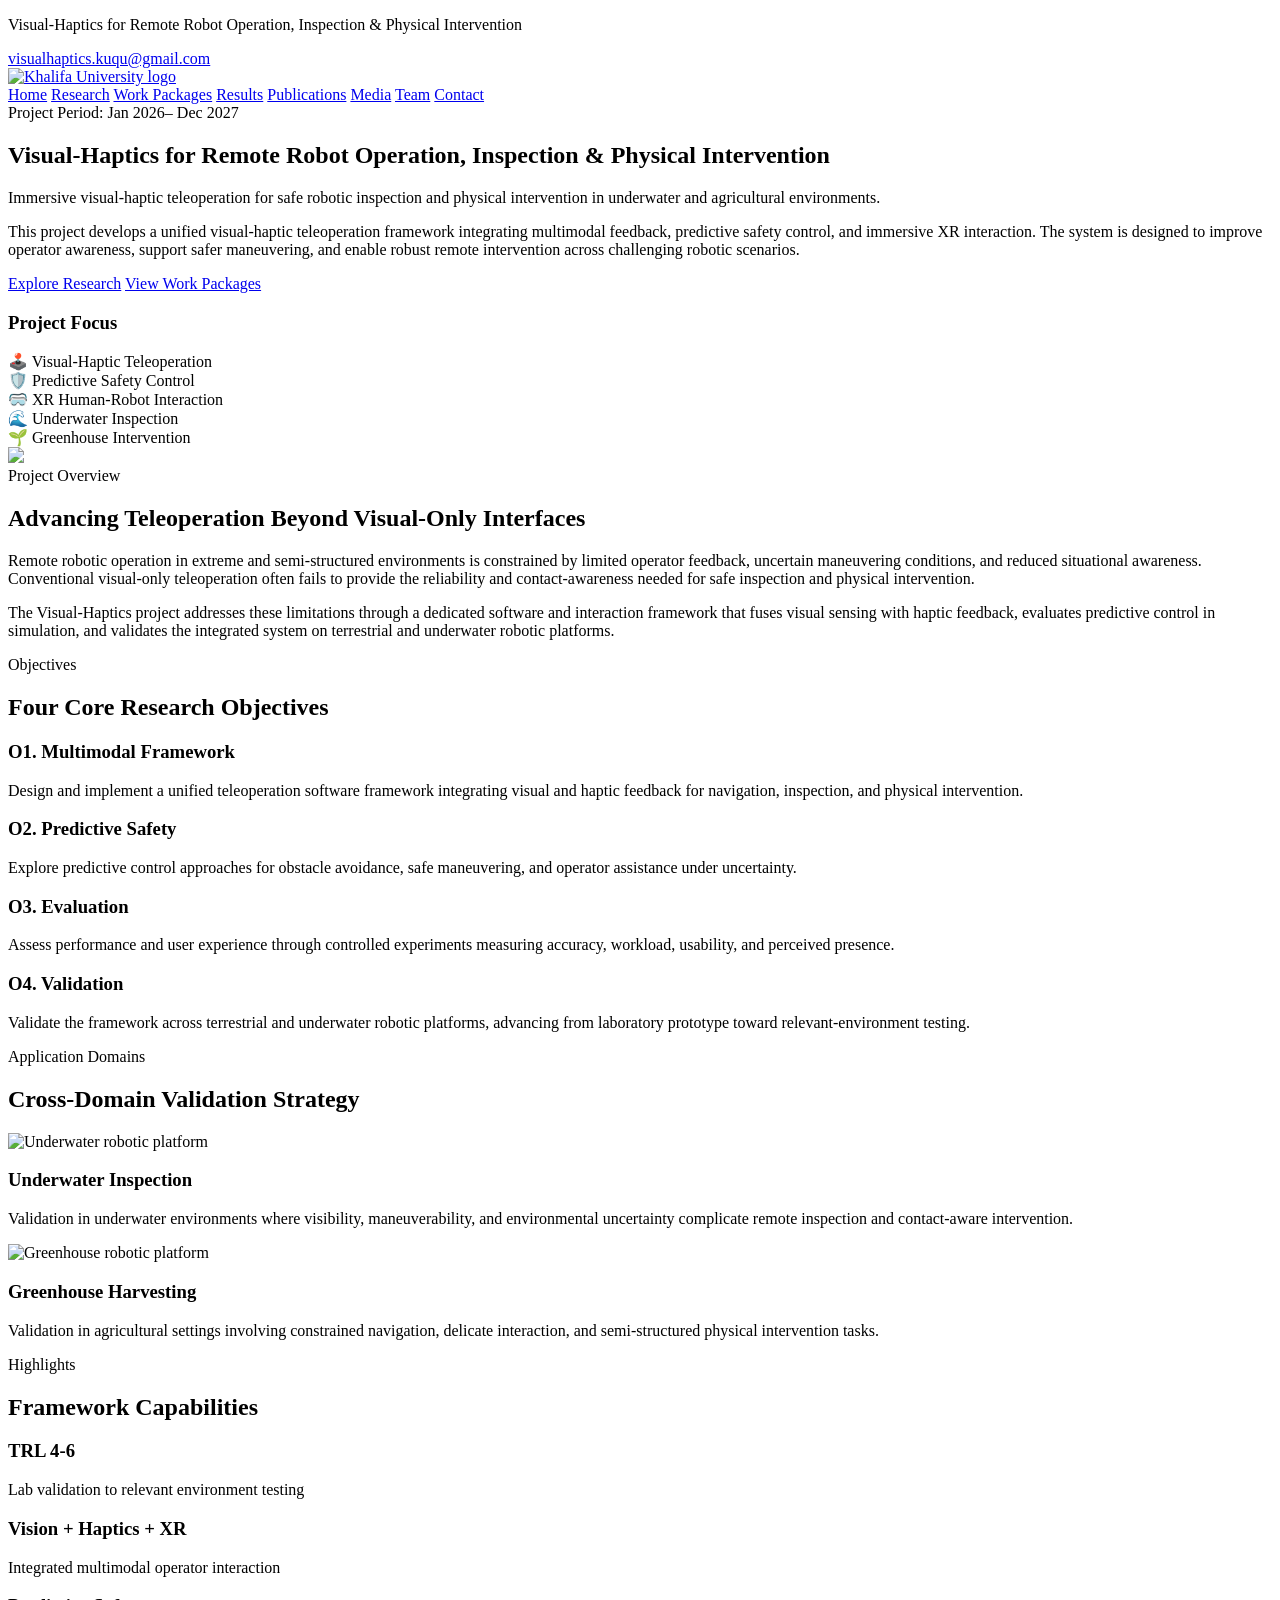
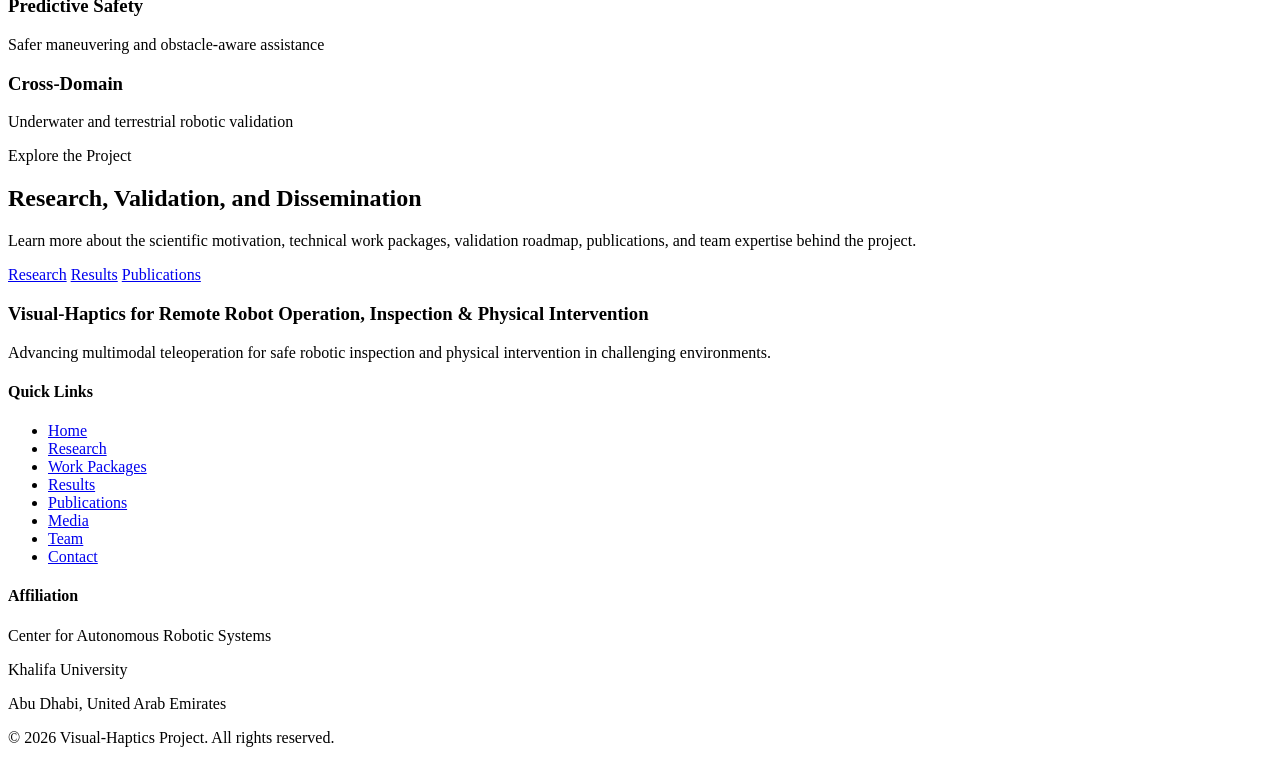
==== index.html @ 7a29e9b4 "Create index.html" ====
<!DOCTYPE html>
<html lang="en">
<head>
  <meta charset="UTF-8" />
  <meta name="viewport" content="width=device-width, initial-scale=1.0" />
  <title>Visual-Haptics | Home</title>
  <meta name="description" content="Visual-Haptics for Remote Robot Operation, Inspection & Physical Intervention" />
  <link rel="preconnect" href="https://fonts.googleapis.com" />
  <link rel="preconnect" href="https://fonts.gstatic.com" crossorigin />
  <link href="https://fonts.googleapis.com/css2?family=Inter:wght@400;500;600;700;800&display=swap" rel="stylesheet" />
  <link rel="stylesheet" href="assets/css/styles.css" />
</head>
<body>
  <div class="topbar">
    <div class="container topbar-inner">
      <p>Visual-Haptics for Remote Robot Operation, Inspection &amp; Physical Intervention</p>
      <a href="mailto:visualhaptics.kuqu@gmail.com">visualhaptics.kuqu@gmail.com</a>
    </div>
  </div>

  <header class="site-header">
    <div class="container header-inner">
      <a href="index.html" class="brand">
        <img src="assets/img/logos/kuqu_logo.png" alt="Khalifa University logo" />
      </a>

      <nav class="site-nav">
        <a href="index.html" class="active">Home</a>
        <a href="research.html">Research</a>
        <a href="work_packages.html">Work Packages</a>
        <a href="results.html">Results</a>
        <a href="publications.html">Publications</a>
        <a href="media.html">Media</a>
        <a href="team.html">Team</a>
        <a href="contact.html">Contact</a>
      </nav>
    </div>
  </header>

  <main>
    <section class="hero hero-home">
      <div class="hero-overlay"></div>
      <div class="container hero-grid">
        <div class="hero-content">
          <div class="hero-badge-group">
            <span class="badge">Project Period: Jan 2026– Dec 2027</span>
          </div>

          <h1>Visual-Haptics for Remote Robot Operation, Inspection &amp; Physical Intervention</h1>

          <p class="hero-subtitle">
            Immersive visual-haptic teleoperation for safe robotic inspection and physical intervention in underwater and agricultural environments.
          </p>

          <p class="hero-text">
            This project develops a unified visual-haptic teleoperation framework integrating multimodal feedback, predictive safety control, and immersive XR interaction. The system is designed to improve operator awareness, support safer maneuvering, and enable robust remote intervention across challenging robotic scenarios.
          </p>

          <div class="button-row">
            <a href="research.html" class="btn btn-primary">Explore Research</a>
            <a href="work_packages.html" class="btn btn-secondary">View Work Packages</a>
          </div>
        </div>

        <div class="hero-panel card glass">
        <h3>Project Focus</h3>

        <div class="focus-list">
            <div class="focus-item">
            <span class="focus-icon">🕹️</span>
            <span>Visual-Haptic Teleoperation</span>
            </div>
            <div class="focus-item">
            <span class="focus-icon">🛡️</span>
            <span>Predictive Safety Control</span>
            </div>
            <div class="focus-item">
            <span class="focus-icon">🥽</span>
            <span>XR Human-Robot Interaction</span>
            </div>
            <div class="focus-item">
            <span class="focus-icon">🌊</span>
            <span>Underwater Inspection</span>
            </div>
            <div class="focus-item">
            <span class="focus-icon">🌱</span>
            <span>Greenhouse Intervention</span>
            </div>
        </div>

        <div class="hero-figure">
            <img src="assets/img/diagrams/project_focus.png" />
        </div>
        </div>
      </div>
    </section>

    <section class="section">
      <div class="container narrow">
        <div class="section-heading">
          <span class="eyebrow">Project Overview</span>
          <h2>Advancing Teleoperation Beyond Visual-Only Interfaces</h2>
        </div>
        <p>
          Remote robotic operation in extreme and semi-structured environments is constrained by limited operator feedback, uncertain maneuvering conditions, and reduced situational awareness. Conventional visual-only teleoperation often fails to provide the reliability and contact-awareness needed for safe inspection and physical intervention.
        </p>
        <p>
          The Visual-Haptics project addresses these limitations through a dedicated software and interaction framework that fuses visual sensing with haptic feedback, evaluates predictive control in simulation, and validates the integrated system on terrestrial and underwater robotic platforms.
        </p>
      </div>
    </section>

    <section class="section section-alt">
      <div class="container">
        <div class="section-heading">
          <span class="eyebrow">Objectives</span>
          <h2>Four Core Research Objectives</h2>
        </div>

        <div class="grid grid-2">
          <article class="card">
            <h3>O1. Multimodal Framework</h3>
            <p>Design and implement a unified teleoperation software framework integrating visual and haptic feedback for navigation, inspection, and physical intervention.</p>
          </article>

          <article class="card">
            <h3>O2. Predictive Safety</h3>
            <p>Explore predictive control approaches for obstacle avoidance, safe maneuvering, and operator assistance under uncertainty.</p>
          </article>

          <article class="card">
            <h3>O3. Evaluation</h3>
            <p>Assess performance and user experience through controlled experiments measuring accuracy, workload, usability, and perceived presence.</p>
          </article>

          <article class="card">
            <h3>O4. Validation</h3>
            <p>Validate the framework across terrestrial and underwater robotic platforms, advancing from laboratory prototype toward relevant-environment testing.</p>
          </article>
        </div>
      </div>
    </section>

    <section class="section">
      <div class="container">
        <div class="section-heading">
          <span class="eyebrow">Application Domains</span>
          <h2>Cross-Domain Validation Strategy</h2>
        </div>

        <div class="grid grid-2">
          <article class="card media-card">
            <img src="assets/img/platforms/underwater_platform.png" alt="Underwater robotic platform" />
            <div class="card-body">
              <h3>Underwater Inspection</h3>
              <p>
                Validation in underwater environments where visibility, maneuverability, and environmental uncertainty complicate remote inspection and contact-aware intervention.
              </p>
            </div>
          </article>

          <article class="card media-card">
            <img src="assets/img/platforms/greenhouse_platform.png" alt="Greenhouse robotic platform" />
            <div class="card-body">
              <h3>Greenhouse Harvesting</h3>
              <p>
                Validation in agricultural settings involving constrained navigation, delicate interaction, and semi-structured physical intervention tasks.
              </p>
            </div>
          </article>
        </div>
      </div>
    </section>

    <section class="section section-alt">
      <div class="container">
        <div class="section-heading">
          <span class="eyebrow">Highlights</span>
          <h2>Framework Capabilities</h2>
        </div>

        <div class="grid grid-4">
          <div class="stat-card">
            <h3>TRL 4-6</h3>
            <p>Lab validation to relevant environment testing</p>
          </div>
          <div class="stat-card">
            <h3>Vision + Haptics + XR</h3>
            <p>Integrated multimodal operator interaction</p>
          </div>
          <div class="stat-card">
            <h3>Predictive Safety</h3>
            <p>Safer maneuvering and obstacle-aware assistance</p>
          </div>
          <div class="stat-card">
            <h3>Cross-Domain</h3>
            <p>Underwater and terrestrial robotic validation</p>
          </div>
        </div>
      </div>
    </section>

    <section class="section cta-section">
      <div class="container narrow">
        <div class="section-heading center">
          <span class="eyebrow">Explore the Project</span>
          <h2>Research, Validation, and Dissemination</h2>
        </div>
        <p class="center-text">
          Learn more about the scientific motivation, technical work packages, validation roadmap, publications, and team expertise behind the project.
        </p>
        <div class="button-row center-row">
          <a href="research.html" class="btn btn-primary">Research</a>
          <a href="results.html" class="btn btn-secondary">Results</a>
          <a href="publications.html" class="btn btn-secondary">Publications</a>
        </div>
      </div>
    </section>
  </main>

  <footer class="site-footer">
    <div class="container footer-grid">
      <div>
        <h3>Visual-Haptics for Remote Robot Operation, Inspection & Physical Intervention</h3>
        <p>
          Advancing multimodal teleoperation for safe robotic inspection and physical intervention in challenging environments.
        </p>
      </div>

      <div>
        <h4>Quick Links</h4>
        <ul class="footer-links">
          <li><a href="index.html">Home</a></li>
          <li><a href="research.html">Research</a></li>
          <li><a href="work_packages.html">Work Packages</a></li>
          <li><a href="results.html">Results</a></li>
          <li><a href="publications.html">Publications</a></li>
          <li><a href="media.html">Media</a></li>
          <li><a href="team.html">Team</a></li>
          <li><a href="contact.html">Contact</a></li>
        </ul>
      </div>

      <div>
        <h4>Affiliation</h4>
        <p>Center for Autonomous Robotic Systems</p>
        <p>Khalifa University</p>
        <p>Abu Dhabi, United Arab Emirates</p>
      </div>
    </div>

    <div class="container footer-bottom">
      <p>© 2026 Visual-Haptics Project. All rights reserved.</p>
    </div>
  </footer>

  <script src="assets/js/main.js"></script>
</body>
</html>
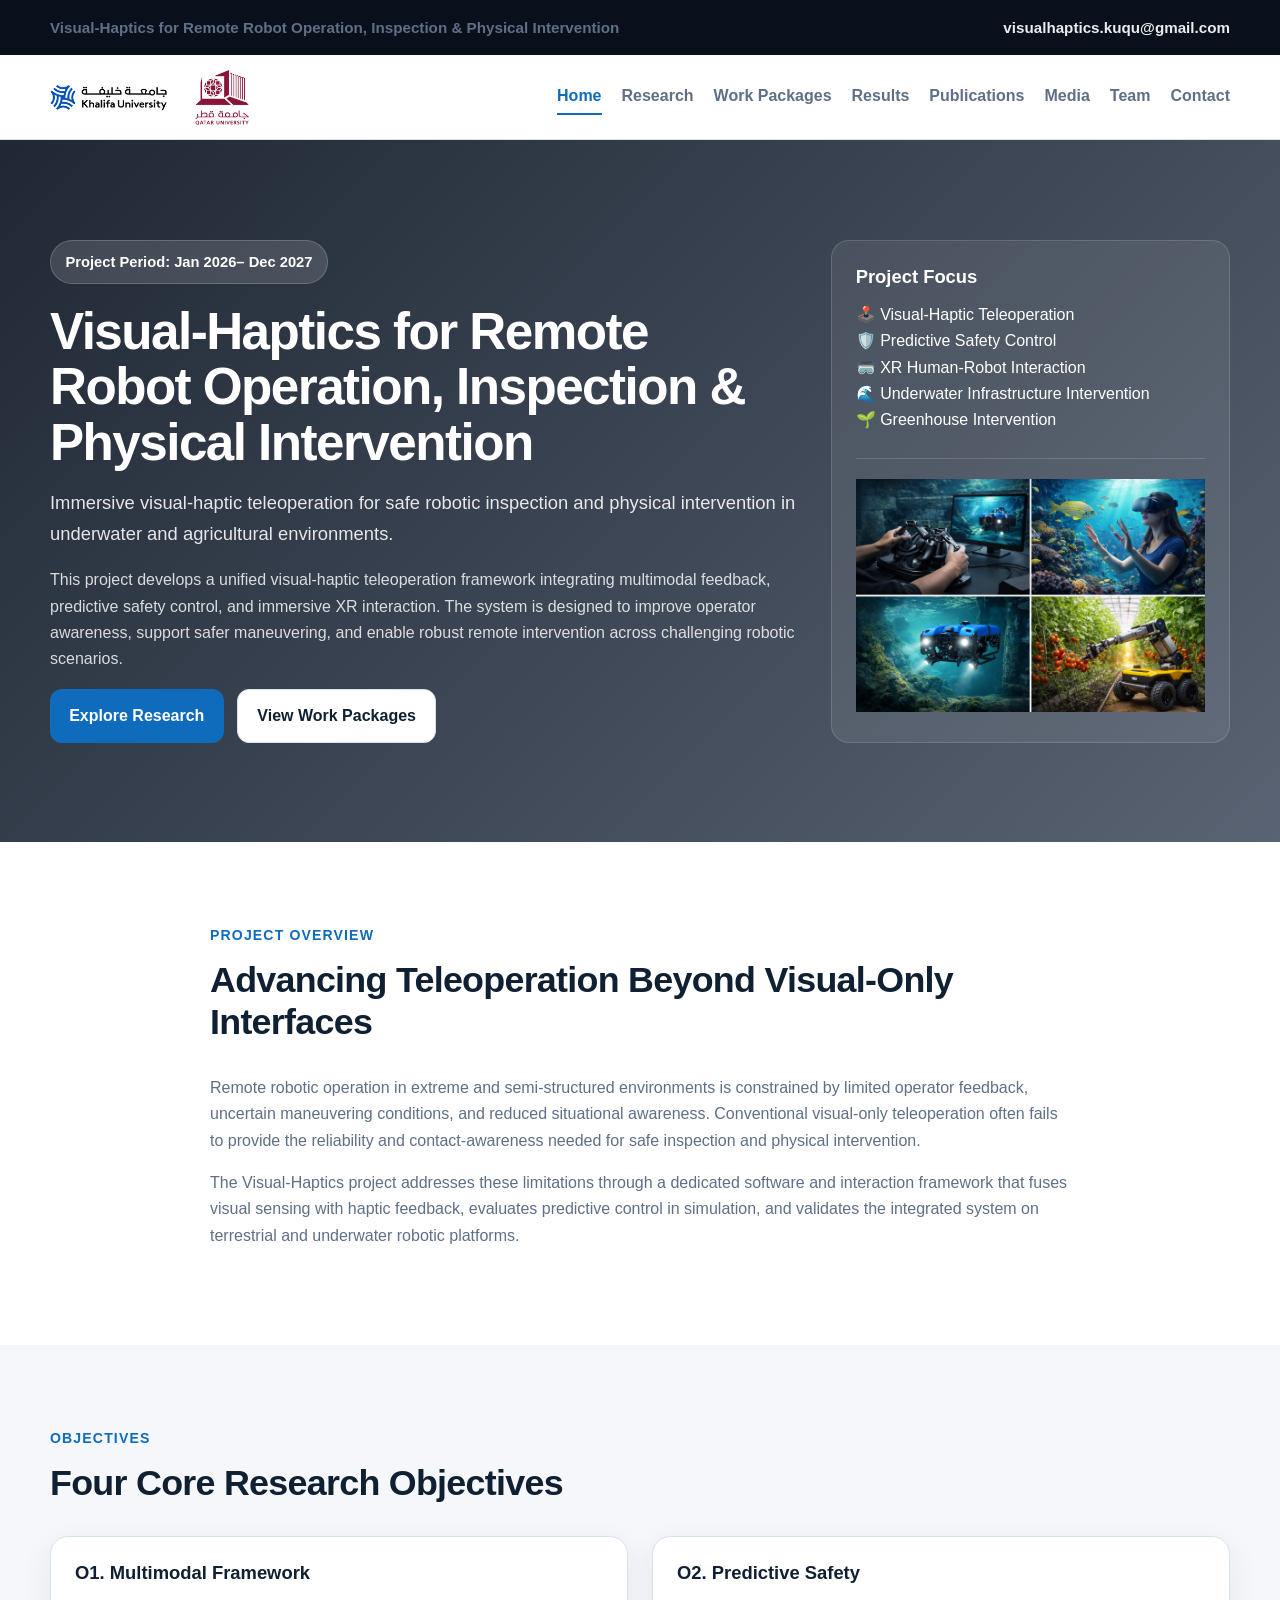
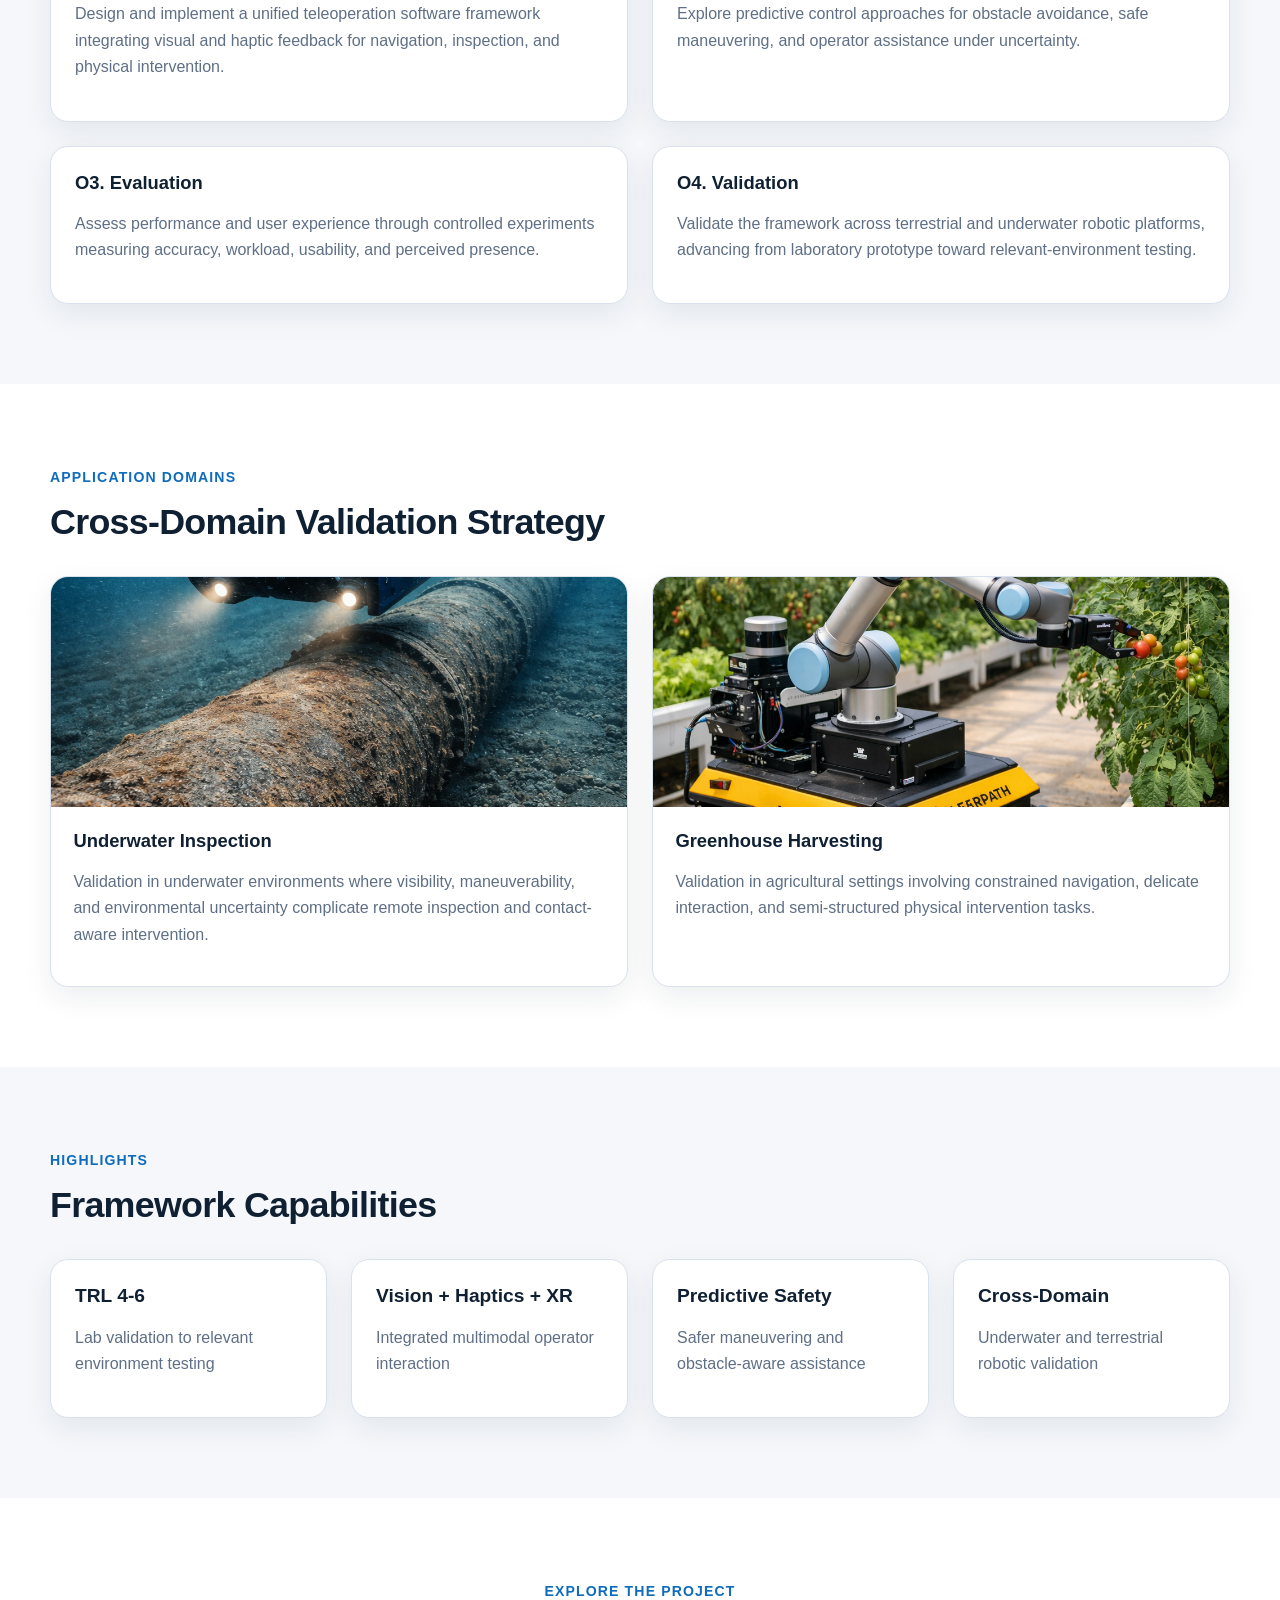
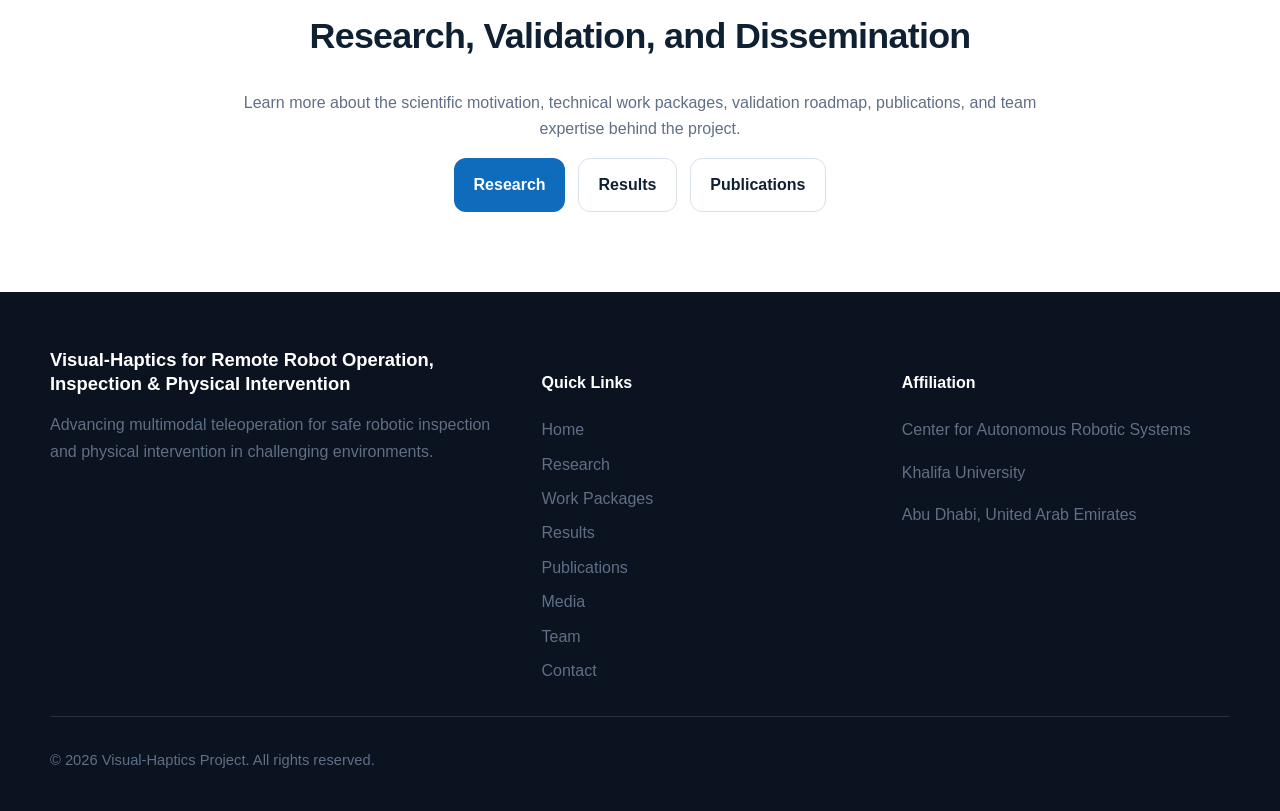
==== commit c3b668b1: "Update index.html" ====
--- a/index.html
+++ b/index.html
@@ -80,7 +80,7 @@
             </div>
             <div class="focus-item">
             <span class="focus-icon">🌊</span>
-            <span>Underwater Inspection</span>
+            <span>Underwater Infrastructure Intervention</span>
             </div>
             <div class="focus-item">
             <span class="focus-icon">🌱</span>
--- a/assets/css/styles.css
+++ b/assets/css/styles.css
@@ -0,0 +1,430 @@
+:root {
+  --bg: #0b1220;
+  --bg-soft: #101a2d;
+  --surface: #ffffff;
+  --surface-soft: #f5f7fb;
+  --text: #102033;
+  --text-light: #5f6f85;
+  --white: #ffffff;
+  --line: #d9e1ec;
+  --primary: #0f6cbd;
+  --primary-dark: #0a4e8d;
+  --accent: #1aa7a1;
+  --shadow: 0 10px 30px rgba(16, 32, 51, 0.08);
+  --radius: 18px;
+  --container: 1180px;
+}
+
+* {
+  box-sizing: border-box;
+}
+
+html {
+  scroll-behavior: smooth;
+}
+
+body {
+  margin: 0;
+  font-family: "Inter", sans-serif;
+  color: var(--text);
+  background: var(--surface);
+  line-height: 1.65;
+}
+
+img {
+  max-width: 100%;
+  display: block;
+}
+
+a {
+  color: inherit;
+  text-decoration: none;
+}
+
+.container {
+  width: min(var(--container), calc(100% - 2rem));
+  margin: 0 auto;
+}
+
+.narrow {
+  width: min(860px, 100%);
+}
+
+.topbar {
+  background: #09101c;
+  color: rgba(255, 255, 255, 0.92);
+  font-size: 0.95rem;
+  font-weight: 700;
+}
+
+.topbar-inner {
+  min-height: 48px;
+  display: flex;
+  align-items: center;
+  justify-content: space-between;
+  gap: 1rem;
+}
+
+.site-header {
+  position: sticky;
+  top: 0;
+  z-index: 20;
+  background: rgba(255, 255, 255, 0.96);
+  border-bottom: 1px solid var(--line);
+  backdrop-filter: blur(10px);
+}
+
+.header-inner {
+  min-height: 84px;
+  display: flex;
+  align-items: center;
+  justify-content: space-between;
+  gap: 1.5rem;
+}
+
+.brand {
+  display: flex;
+  align-items: center;
+  gap: 1rem;
+}
+
+.brand img {
+  width: 200px;
+  height: auto;
+  object-fit: contain;
+}
+
+.site-nav {
+  display: flex;
+  gap: 1.25rem;
+  flex-wrap: wrap;
+}
+
+.site-nav a {
+  font-weight: 600;
+  color: var(--text-light);
+  padding: 0.2rem 0;
+  border-bottom: 2px solid transparent;
+}
+
+.site-nav a:hover,
+.site-nav a.active {
+  color: var(--primary);
+  border-color: var(--primary);
+}
+
+.hero {
+  position: relative;
+  background:
+    linear-gradient(135deg, rgba(7, 16, 30, 0.9), rgba(10, 25, 48, 0.68)),
+    url("../img/hero/hero-bg.jpg") center/cover no-repeat;
+  color: var(--white);
+  overflow: hidden;
+}
+
+.hero-home {
+  min-height: 78vh;
+  display: flex;
+  align-items: center;
+}
+
+.hero-figure {
+  margin-top: 1.5rem;
+  padding-top: 1.25rem;
+  border-top: 1px solid rgba(255, 255, 255, 0.14);
+}
+
+.hero-grid {
+  position: relative;
+  z-index: 1;
+  display: grid;
+  grid-template-columns: 1.5fr 0.8fr;
+  gap: 2rem;
+  padding: 5rem 0;
+}
+
+.hero h1,
+.page-hero h1 {
+  margin: 0 0 1rem;
+  line-height: 1.08;
+  font-size: clamp(2.2rem, 4vw, 4.5rem);
+  font-weight: 800;
+  letter-spacing: -0.03em;
+}
+
+.hero-subtitle {
+  font-size: 1.15rem;
+  color: rgba(255, 255, 255, 0.88);
+  max-width: 800px;
+}
+
+.lead {
+  font-size: 1.15rem;
+  color: var(--text-light);
+  max-width: 800px;
+}
+
+.hero-text {
+  color: rgba(255, 255, 255, 0.82);
+  max-width: 760px;
+}
+
+.hero-badge-group,
+.button-row {
+  display: flex;
+  flex-wrap: wrap;
+  gap: 0.85rem;
+}
+
+.hero-badge-group {
+  margin-bottom: 1.25rem;
+}
+
+.badge {
+  display: inline-flex;
+  padding: 0.55rem 0.9rem;
+  border-radius: 999px;
+  background: rgba(255, 255, 255, 0.14);
+  border: 1px solid rgba(255, 255, 255, 0.18);
+  font-size: 0.92rem;
+  font-weight: 600;
+}
+
+.page-hero {
+  padding: 5rem 0 3rem;
+  background: linear-gradient(180deg, #f7f9fc 0%, #ffffff 100%);
+  border-bottom: 1px solid var(--line);
+}
+
+.section {
+  padding: 5rem 0;
+}
+
+.section-alt {
+  background: var(--surface-soft);
+}
+
+.section-heading {
+  margin-bottom: 2rem;
+}
+
+.section-heading.center,
+.center-text,
+.center-row {
+  text-align: center;
+  justify-content: center;
+}
+
+.eyebrow {
+  display: inline-block;
+  margin-bottom: 0.8rem;
+  color: var(--primary);
+  font-size: 0.88rem;
+  font-weight: 700;
+  text-transform: uppercase;
+  letter-spacing: 0.08em;
+}
+
+h2 {
+  margin: 0 0 1rem;
+  font-size: clamp(1.7rem, 2.8vw, 2.8rem);
+  line-height: 1.15;
+  letter-spacing: -0.02em;
+}
+
+h3 {
+  margin-top: 0;
+  margin-bottom: 0.8rem;
+  font-size: 1.15rem;
+  line-height: 1.3;
+}
+
+p,
+li {
+  color: var(--text-light);
+}
+
+.grid {
+  display: grid;
+  gap: 1.5rem;
+}
+
+.grid-2 {
+  grid-template-columns: repeat(2, minmax(0, 1fr));
+}
+
+.grid-3 {
+  grid-template-columns: repeat(3, minmax(0, 1fr));
+}
+
+.grid-4 {
+  grid-template-columns: repeat(4, minmax(0, 1fr));
+}
+
+.card,
+.stat-card {
+  background: var(--surface);
+  border: 1px solid var(--line);
+  border-radius: var(--radius);
+  padding: 1.5rem;
+  box-shadow: var(--shadow);
+}
+
+.glass {
+  background: rgba(255, 255, 255, 0.08);
+  border-color: rgba(255, 255, 255, 0.14);
+  box-shadow: none;
+}
+
+.glass h3,
+.glass li {
+  color: var(--white);
+}
+
+.feature-list {
+  margin: 0;
+  padding-left: 1.2rem;
+}
+
+.btn {
+  display: inline-flex;
+  align-items: center;
+  justify-content: center;
+  min-height: 46px;
+  padding: 0.8rem 1.2rem;
+  border-radius: 12px;
+  font-weight: 700;
+  transition: 0.2s ease;
+}
+
+.btn-primary {
+  background: var(--primary);
+  color: var(--white);
+}
+
+.btn-primary:hover {
+  background: var(--primary-dark);
+}
+
+.btn-secondary {
+  background: var(--white);
+  color: var(--text);
+  border: 1px solid var(--line);
+}
+
+.btn-secondary:hover {
+  border-color: var(--primary);
+  color: var(--primary);
+}
+
+.media-card {
+  padding: 0;
+  overflow: hidden;
+}
+
+.media-card img {
+  width: 100%;
+  height: 230px;
+  object-fit: cover;
+}
+
+.card-body {
+  padding: 1.4rem;
+}
+
+.stat-card h3 {
+  font-size: 1.2rem;
+  color: var(--text);
+}
+
+.wp-card {
+  padding: 2rem;
+}
+
+.wp-tag,
+.pub-type {
+  display: inline-block;
+  margin-bottom: 1rem;
+  padding: 0.4rem 0.75rem;
+  border-radius: 999px;
+  background: #e9f2fb;
+  color: var(--primary);
+  font-size: 0.84rem;
+  font-weight: 700;
+}
+
+.wp-subtitle,
+.pub-meta {
+  color: var(--text-light);
+  font-weight: 600;
+}
+
+.site-footer {
+  background: #0b1220;
+  color: rgba(255, 255, 255, 0.82);
+  padding-top: 3.5rem;
+}
+
+.site-footer h3,
+.site-footer h4 {
+  color: var(--white);
+}
+
+.footer-grid {
+  display: grid;
+  grid-template-columns: 1.4fr 1fr 1fr;
+  gap: 2rem;
+  padding-bottom: 2rem;
+}
+
+.footer-links {
+  list-style: none;
+  padding: 0;
+  margin: 0;
+}
+
+.footer-links li + li {
+  margin-top: 0.5rem;
+}
+
+.footer-bottom {
+  border-top: 1px solid rgba(255, 255, 255, 0.12);
+  padding: 1rem 0 1.5rem;
+  font-size: 0.92rem;
+}
+
+@media (max-width: 980px) {
+  .hero-grid,
+  .grid-2,
+  .grid-3,
+  .grid-4,
+  .footer-grid {
+    grid-template-columns: 1fr;
+  }
+
+  .header-inner {
+    flex-direction: column;
+    align-items: flex-start;
+    padding: 1rem 0;
+  }
+
+  .site-nav {
+    width: 100%;
+  }
+}
+
+@media (max-width: 640px) {
+  .topbar-inner {
+    flex-direction: column;
+    align-items: flex-start;
+    padding: 0.75rem 0;
+  }
+
+  .hero-home {
+    min-height: auto;
+  }
+
+  .hero-grid {
+    padding: 4rem 0;
+  }
+}
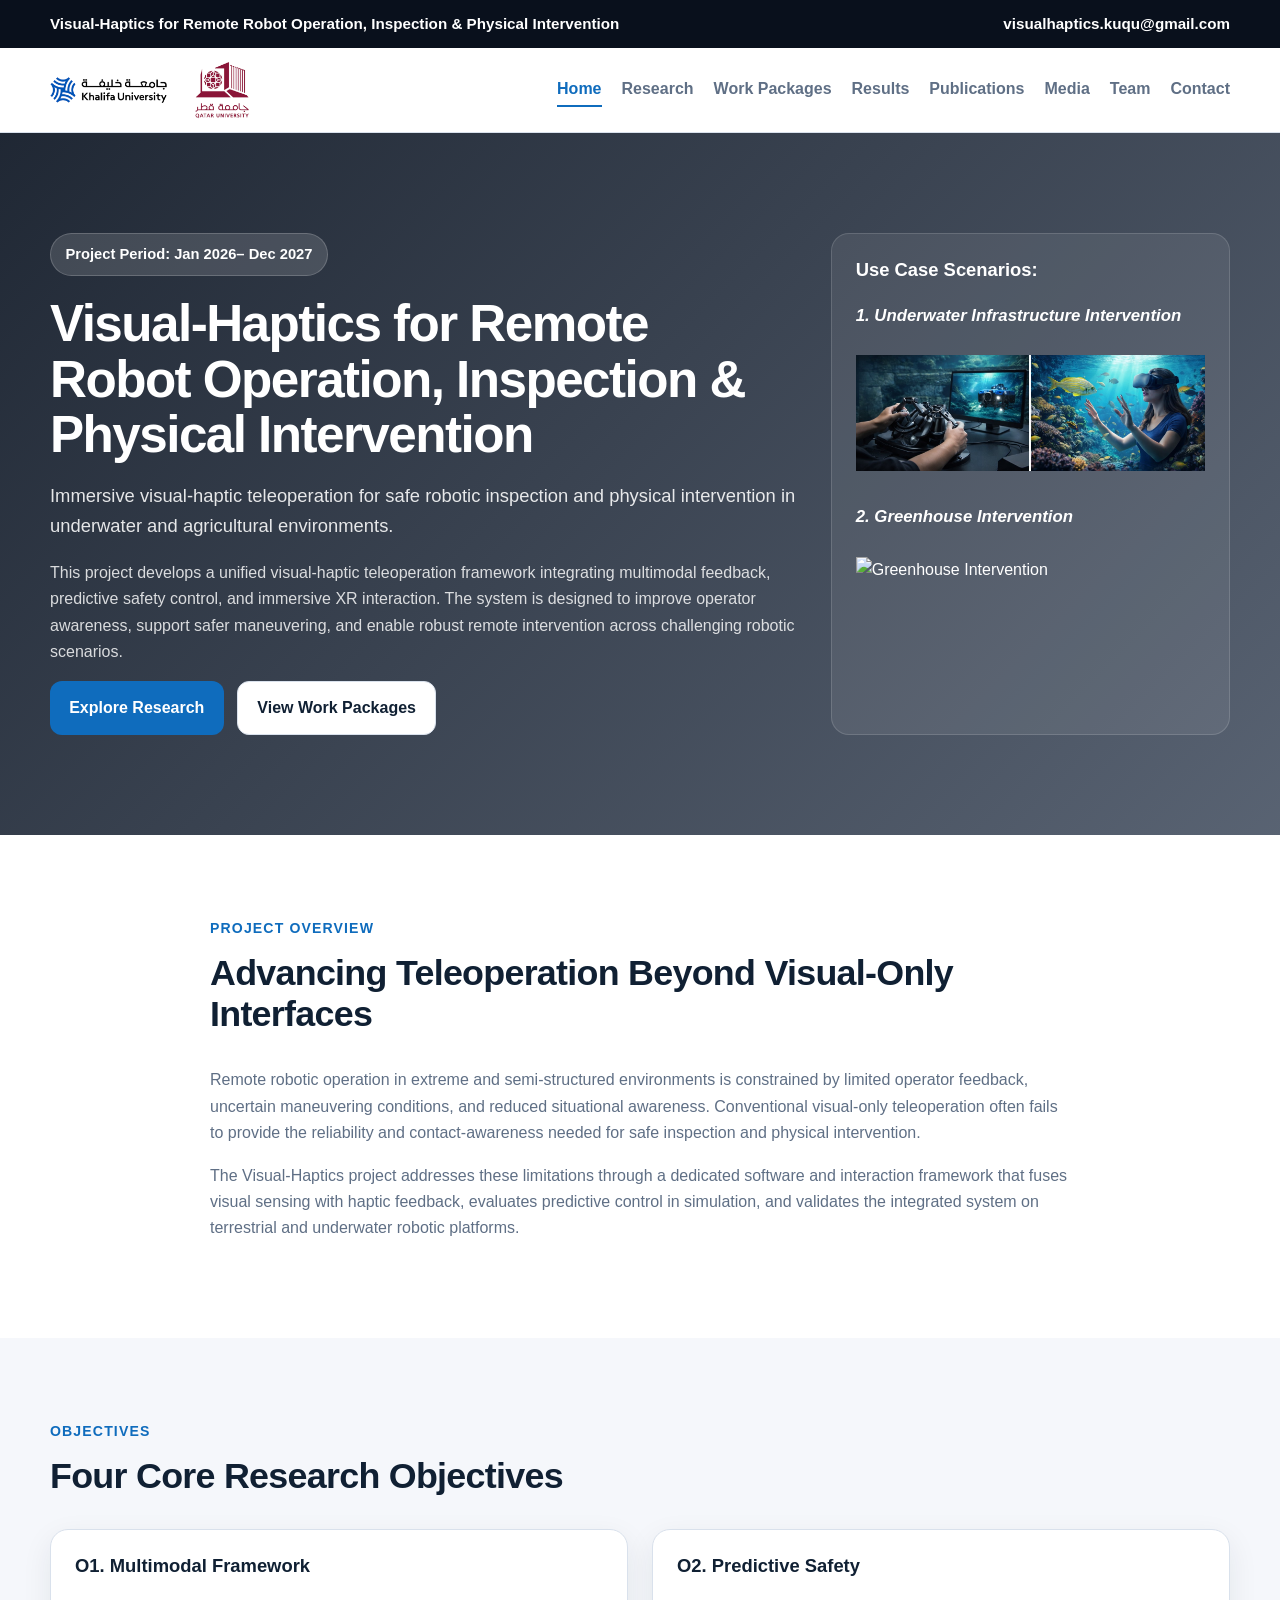
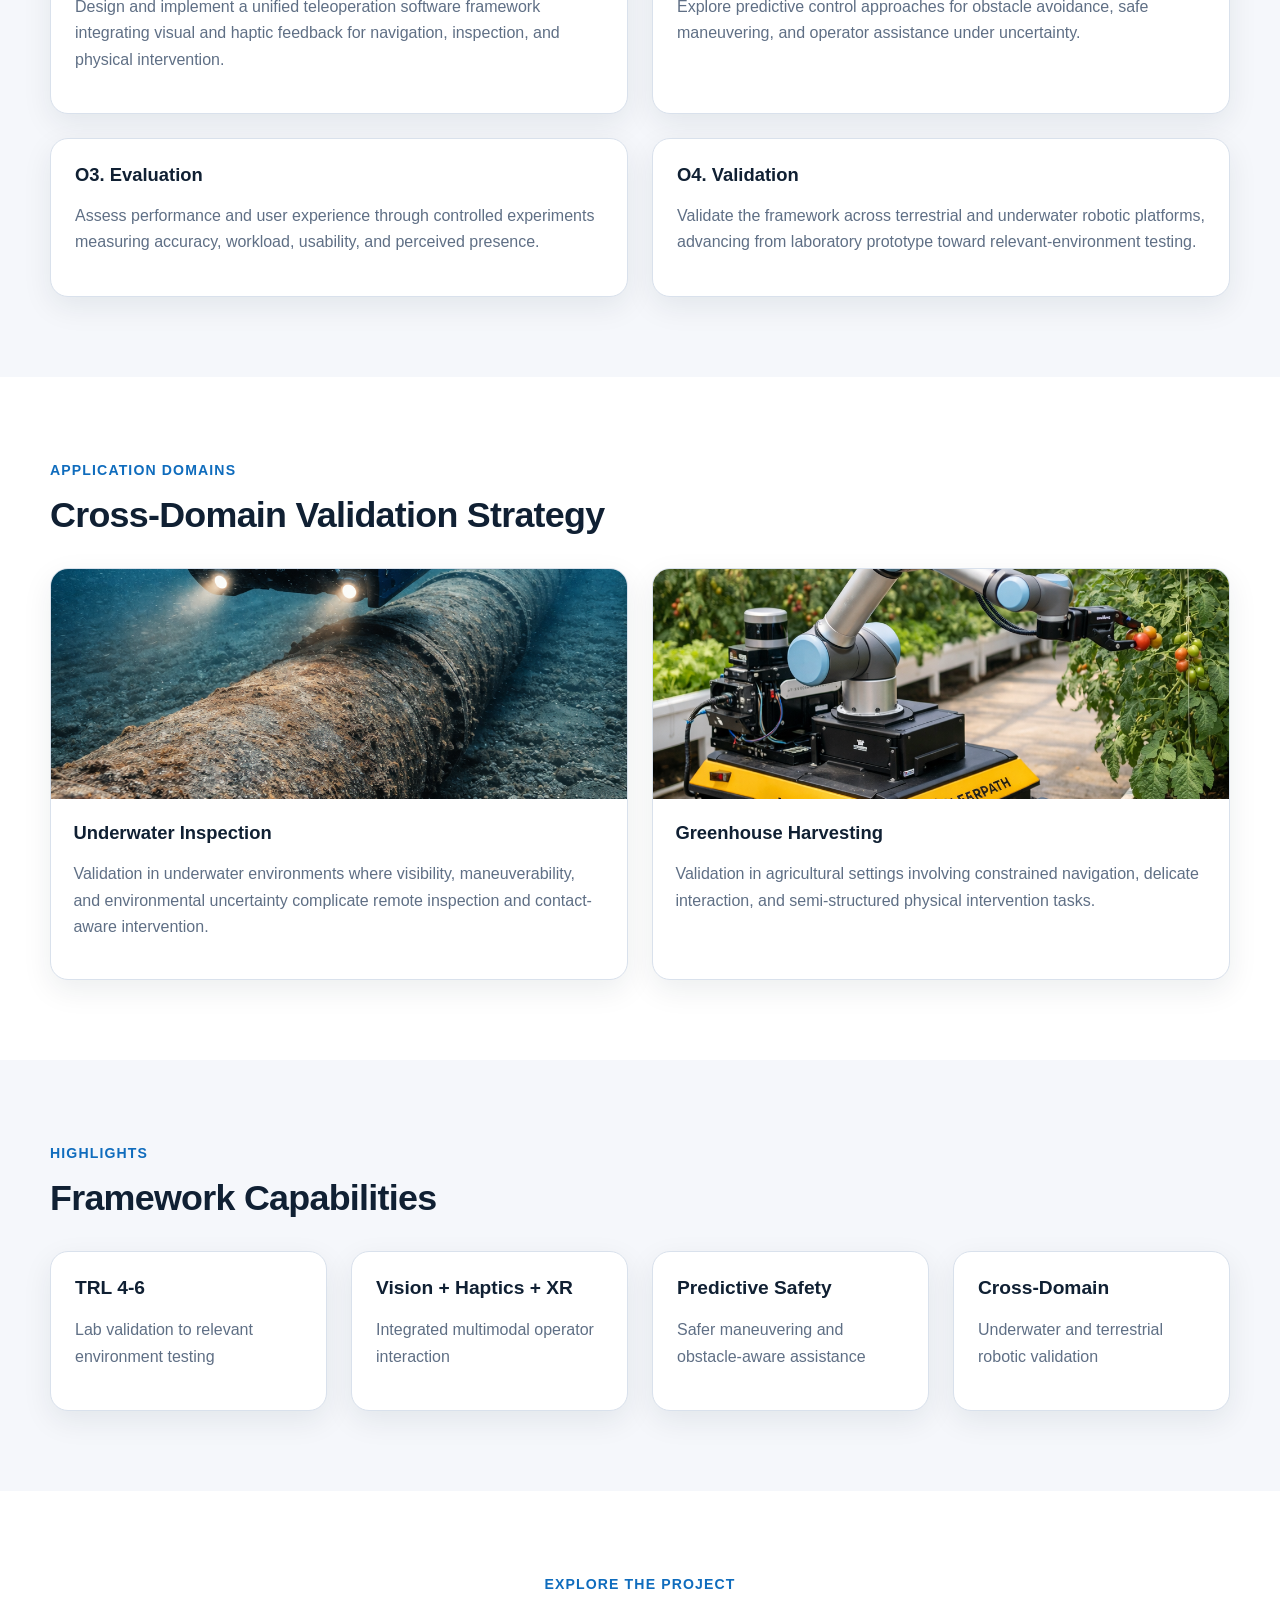
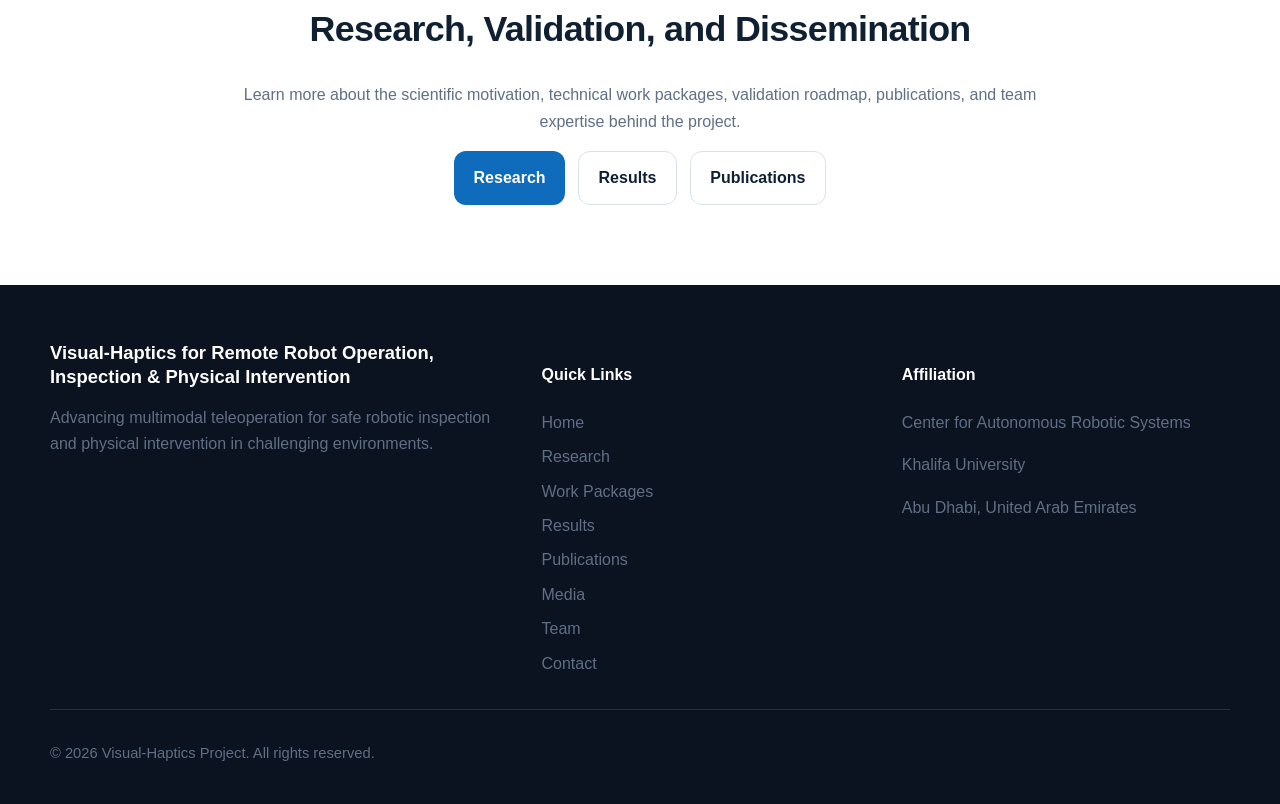
==== commit a20d1eb8: "Update index.html" ====
--- a/index.html
+++ b/index.html
@@ -63,36 +63,33 @@
         </div>
 
         <div class="hero-panel card glass">
-        <h3>Project Focus</h3>
-
-        <div class="focus-list">
-            <div class="focus-item">
-            <span class="focus-icon">🕹️</span>
-            <span>Visual-Haptic Teleoperation</span>
-            </div>
-            <div class="focus-item">
-            <span class="focus-icon">🛡️</span>
-            <span>Predictive Safety Control</span>
-            </div>
-            <div class="focus-item">
-            <span class="focus-icon">🥽</span>
-            <span>XR Human-Robot Interaction</span>
-            </div>
-            <div class="focus-item">
-            <span class="focus-icon">🌊</span>
-            <span>Underwater Infrastructure Intervention</span>
-            </div>
-            <div class="focus-item">
-            <span class="focus-icon">🌱</span>
-            <span>Greenhouse Intervention</span>
-            </div>
-        </div>
-
-        <div class="hero-figure">
-            <img src="assets/img/diagrams/project_focus.png" />
-        </div>
-        </div>
-      </div>
+          <h3>Use Case Scenarios:</h3>
+          <div class="use-case-grid">
+            <div class="use-case-card">
+              <div class="use-case-text">
+                <h4>1. Underwater Infrastructure Intervention</h4>
+              </div>
+              <div class="use-case-image">
+                <img
+                  src="assets/img/diagrams/usecase1.jpg"
+                  alt="Underwater Infrastructure Intervention"
+                />
+              </div>
+            </div>
+
+            <div class="use-case-card">
+              <div class="use-case-text">
+                <h4>2. Greenhouse Intervention</h4>
+              </div>
+              <div class="use-case-image">
+                <img
+                  src="assets/img/diagrams/usecase2.png"
+                  alt="Greenhouse Intervention"
+                />
+              </div>
+            </div>
+          </div>
+        </div>
     </section>
 
     <section class="section">
--- a/assets/css/styles.css
+++ b/assets/css/styles.css
@@ -52,9 +52,15 @@
 
 .topbar {
   background: #09101c;
-  color: rgba(255, 255, 255, 0.92);
+  color: #ffffff;
   font-size: 0.95rem;
   font-weight: 700;
+}
+
+.topbar p,
+.topbar a {
+  color: #ffffff;
+  margin: 0;
 }
 
 .topbar-inner {
@@ -194,6 +200,129 @@
   padding: 5rem 0 3rem;
   background: linear-gradient(180deg, #f7f9fc 0%, #ffffff 100%);
   border-bottom: 1px solid var(--line);
+}
+
+.use-case-grid {
+  display: flex;
+  flex-direction: column;
+  gap: 32px;
+  margin-top: 20px;
+}
+
+.use-case-card {
+  display: flex;
+  flex-direction: column;
+  gap: 16px;
+}
+
+.use-case-text h4 {
+  margin: 0 0 10px 0;
+  font-size: 1.05rem;
+  font-weight: 700;
+  font-style: italic;
+  color: #ffffff;
+}
+
+.use-case-text p {
+  margin: 0;
+  font-size: 1.15rem;
+  line-height: 1.8;
+  color: rgba(200, 215, 235, 0.55);
+  max-width: 90%;
+}
+
+.use-case-image img {
+  display: block;
+  width: 100%;
+  max-width: 520px;
+  height: auto;
+  border-radius: 0;
+  object-fit: cover;
+}
+
+.university-heading {
+  display: flex;
+  align-items: center;
+  gap: 12px;
+  margin-bottom: 16px;
+}
+
+.university-heading h3 {
+  margin: 0;
+}
+
+.university-logo {
+  width: 50px;
+  height: 50px;
+  object-fit: contain;
+}
+
+.team-member {
+  display: grid;
+  grid-template-columns: 140px 1fr;
+  gap: 20px;
+  padding: 20px;
+  align-items: start;
+}
+
+.team-photo {
+  width: 140px;
+  height: 140px;
+  object-fit: cover;
+  border-radius: 10px;
+}
+
+.team-main h4 {
+  margin: 0 0 10px;
+}
+
+.team-main p {
+  margin: 0;
+}
+
+.team-bio-wrapper {
+  grid-column: 1 / -1;
+  margin-top: 4px;
+}
+
+.team-bio {
+  line-height: 1.7;
+  text-align: justify;
+  overflow: hidden;
+  transition: max-height 0.3s ease;
+}
+
+.team-bio.collapsed {
+  max-height: 7.5em; /* about 4-5 lines depending on font */
+}
+
+.team-bio p {
+  margin: 0 0 12px;
+}
+
+.team-bio p:last-child {
+  margin-bottom: 0;
+}
+
+.read-more-btn {
+  margin-top: 10px;
+  padding: 0;
+  border: none;
+  background: none;
+  color: inherit;
+  font: inherit;
+  font-weight: 600;
+  cursor: pointer;
+  text-decoration: underline;
+}
+
+.team-member h4 a {
+  color: inherit;
+  text-decoration: none;
+}
+
+.team-member h4 a:hover {
+  text-decoration: underline;
 }
 
 .section {
